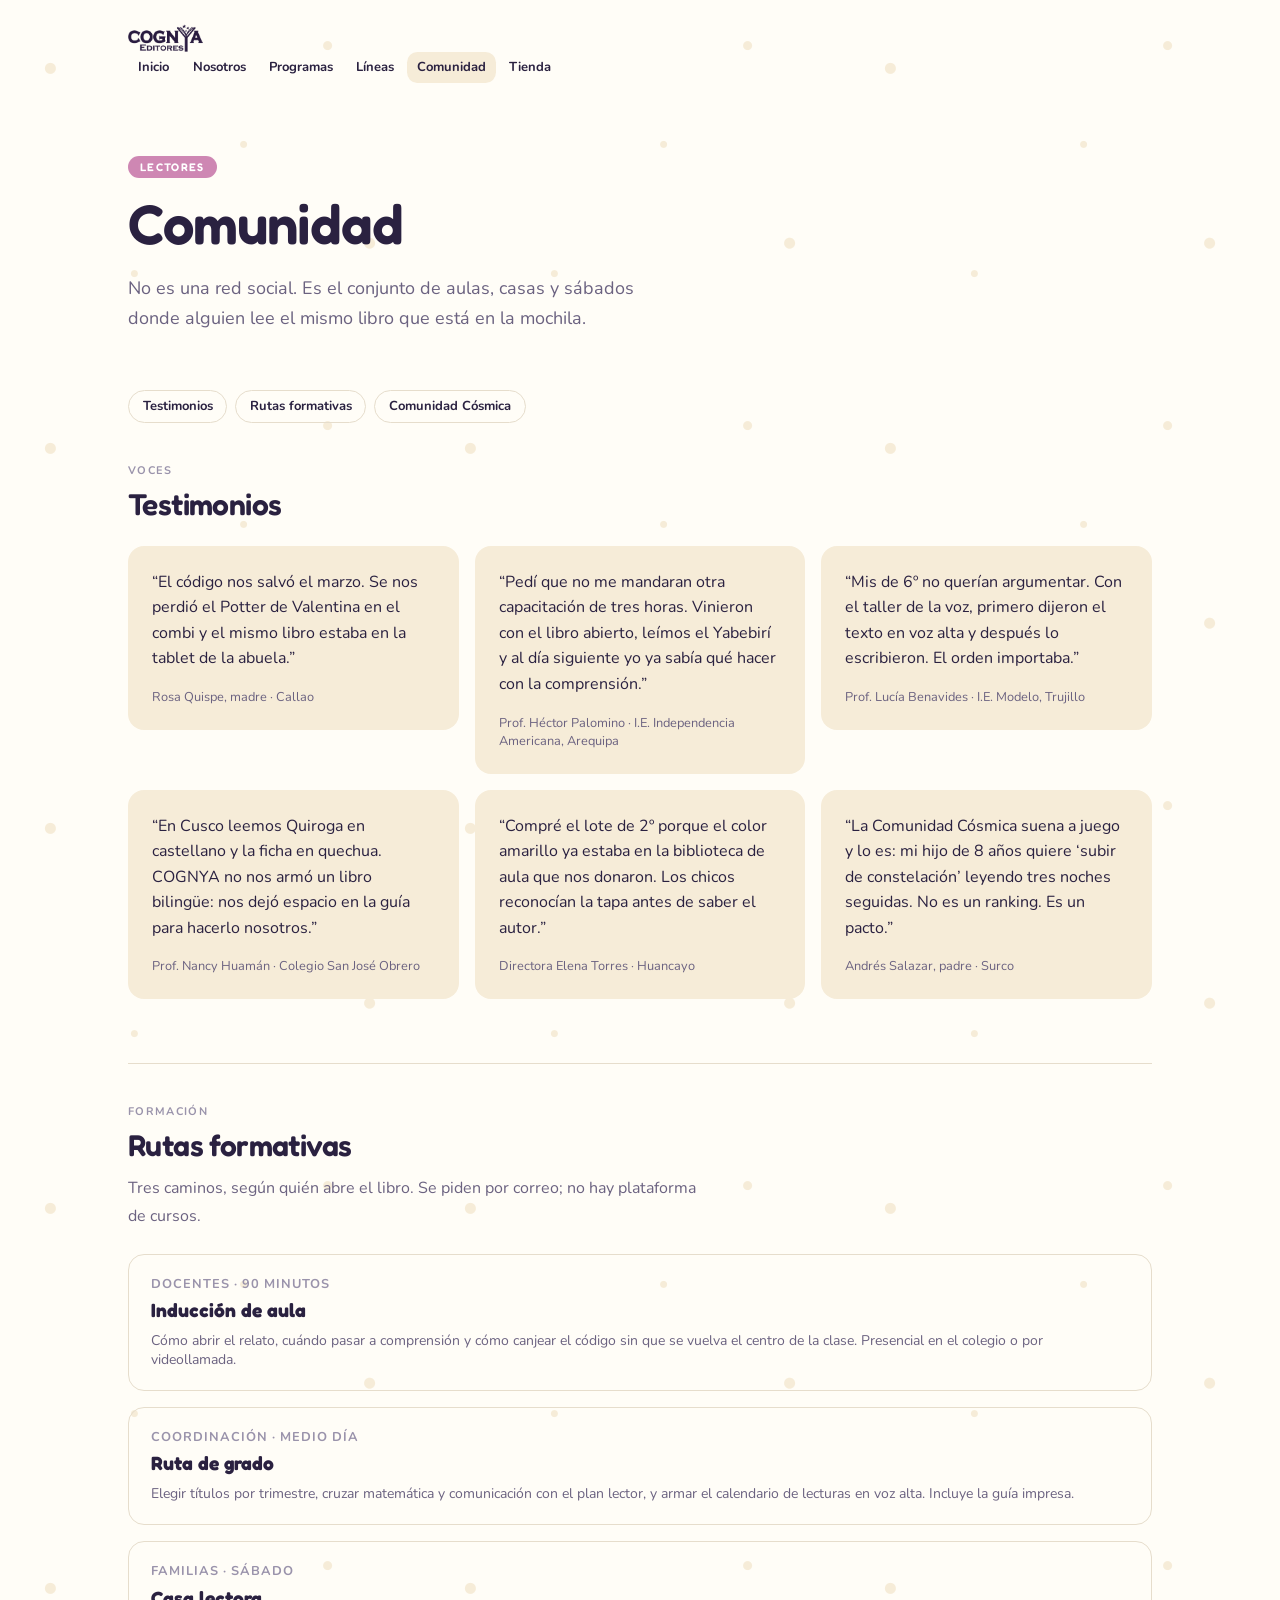
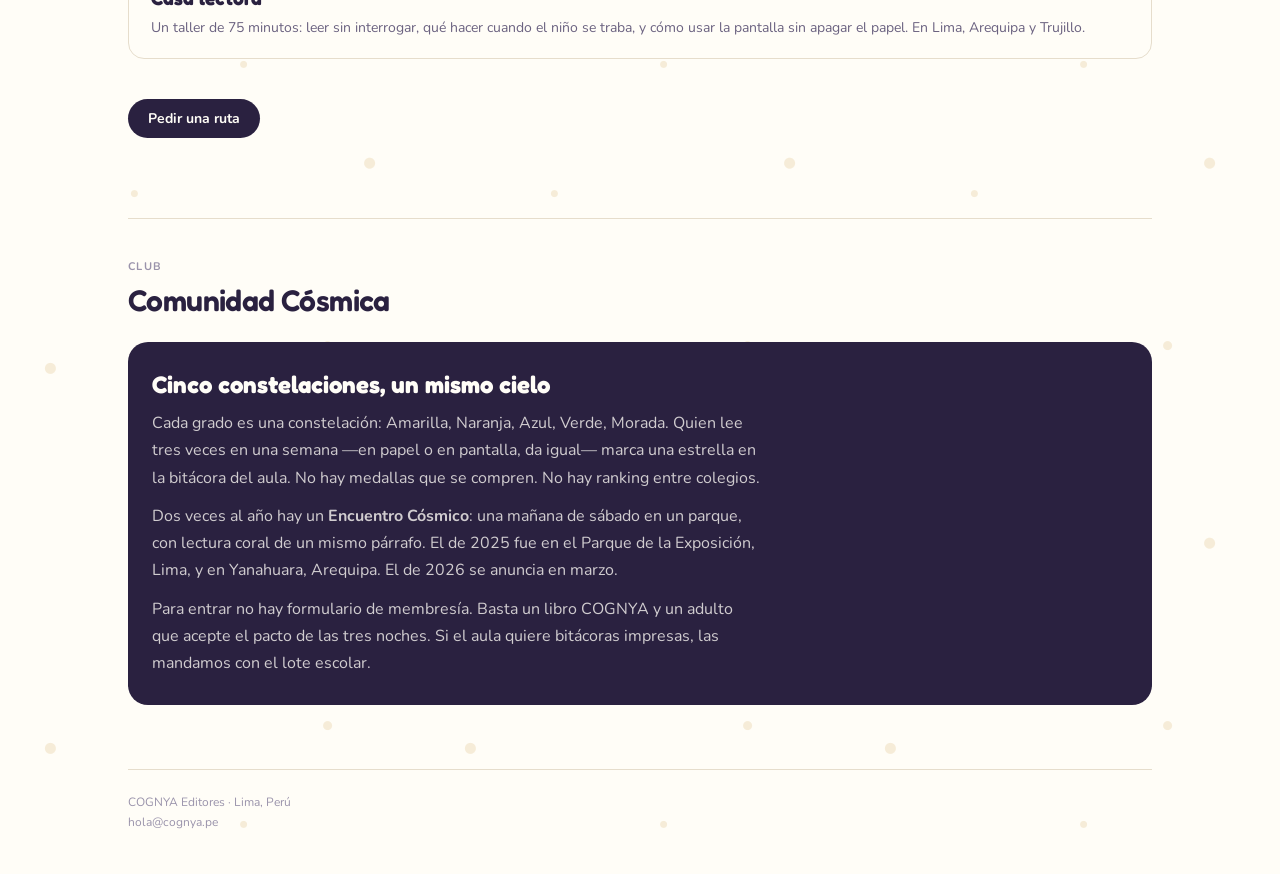
==== comunidad.html @ fd816efd "Add editorial sections with working navigation and a filterable catalog. The landing now has Nosotro" ====
<!DOCTYPE html>
<html lang="es">
  <head>
    <meta charset="utf-8" />
    <meta name="viewport" content="width=device-width, initial-scale=1" />
    <title>Comunidad · COGNYA Editores</title>
    <meta name="description" content="Testimonios, rutas formativas y la Comunidad Cósmica de lectores COGNYA." />
    <link rel="preconnect" href="https://fonts.googleapis.com" />
    <link rel="preconnect" href="https://fonts.gstatic.com" crossorigin />
    <link href="https://fonts.googleapis.com/css2?family=Fredoka:wght@400;500;600;700&family=Nunito:wght@400;600;700&display=swap" rel="stylesheet" />
    <link rel="stylesheet" href="./styles.css" />
  </head>
  <body>
    <main class="estrellas">
      <div class="wrap">
        <header class="top">
          <a class="marca" href="./">
            <img src="./marca/cognya.png" alt="COGNYA Editores" width="1755" height="655" />
          </a>
          <button class="nav-toggle" type="button" data-nav-toggle aria-expanded="false" aria-controls="menu">Menú</button>
        </header>
        <nav>
          <ul class="nav-list" id="menu" data-nav>
            <li><a href="./">Inicio</a></li>
            <li><a href="./nosotros.html">Nosotros</a></li>
            <li><a href="./programas.html">Programas</a></li>
            <li><a href="./lineas.html">Líneas</a></li>
            <li><a href="./comunidad.html" aria-current="page">Comunidad</a></li>
            <li><a href="./tienda.html">Tienda</a></li>
          </ul>
        </nav>

        <section class="hero">
          <span class="cinta">Lectores</span>
          <h1>Comunidad</h1>
          <p class="lead">
            No es una red social. Es el conjunto de aulas, casas y sábados
            donde alguien lee el mismo libro que está en la mochila.
          </p>
        </section>

        <nav class="subnav" aria-label="Dentro de Comunidad">
          <a href="#testimonios">Testimonios</a>
          <a href="#rutas">Rutas formativas</a>
          <a href="#cosmica">Comunidad Cósmica</a>
        </nav>

        <article class="ancla" id="testimonios">
          <p class="eyebrow">Voces</p>
          <h2>Testimonios</h2>
          <ul class="citas">
            <li>
              <blockquote class="cita">
                <p>“El código nos salvó el marzo. Se nos perdió el Potter de Valentina en el combi y el mismo libro estaba en la tablet de la abuela.”</p>
                <footer>Rosa Quispe, madre · Callao</footer>
              </blockquote>
            </li>
            <li>
              <blockquote class="cita">
                <p>“Pedí que no me mandaran otra capacitación de tres horas. Vinieron con el libro abierto, leímos el Yabebirí y al día siguiente yo ya sabía qué hacer con la comprensión.”</p>
                <footer>Prof. Héctor Palomino · I.E. Independencia Americana, Arequipa</footer>
              </blockquote>
            </li>
            <li>
              <blockquote class="cita">
                <p>“Mis de 6º no querían argumentar. Con el taller de la voz, primero dijeron el texto en voz alta y después lo escribieron. El orden importaba.”</p>
                <footer>Prof. Lucía Benavides · I.E. Modelo, Trujillo</footer>
              </blockquote>
            </li>
            <li>
              <blockquote class="cita">
                <p>“En Cusco leemos Quiroga en castellano y la ficha en quechua. COGNYA no nos armó un libro bilingüe: nos dejó espacio en la guía para hacerlo nosotros.”</p>
                <footer>Prof. Nancy Huamán · Colegio San José Obrero</footer>
              </blockquote>
            </li>
            <li>
              <blockquote class="cita">
                <p>“Compré el lote de 2º porque el color amarillo ya estaba en la biblioteca de aula que nos donaron. Los chicos reconocían la tapa antes de saber el autor.”</p>
                <footer>Directora Elena Torres · Huancayo</footer>
              </blockquote>
            </li>
            <li>
              <blockquote class="cita">
                <p>“La Comunidad Cósmica suena a juego y lo es: mi hijo de 8 años quiere ‘subir de constelación’ leyendo tres noches seguidas. No es un ranking. Es un pacto.”</p>
                <footer>Andrés Salazar, padre · Surco</footer>
              </blockquote>
            </li>
          </ul>
        </article>

        <article class="ancla seccion" id="rutas">
          <p class="eyebrow">Formación</p>
          <h2>Rutas formativas</h2>
          <p class="lead-corto">Tres caminos, según quién abre el libro. Se piden por correo; no hay plataforma de cursos.</p>
          <div class="rutas">
            <div class="ruta">
              <span>Docentes · 90 minutos</span>
              <strong>Inducción de aula</strong>
              <p class="relato">Cómo abrir el relato, cuándo pasar a comprensión y cómo canjear el código sin que se vuelva el centro de la clase. Presencial en el colegio o por videollamada.</p>
            </div>
            <div class="ruta">
              <span>Coordinación · medio día</span>
              <strong>Ruta de grado</strong>
              <p class="relato">Elegir títulos por trimestre, cruzar matemática y comunicación con el plan lector, y armar el calendario de lecturas en voz alta. Incluye la guía impresa.</p>
            </div>
            <div class="ruta">
              <span>Familias · sábado</span>
              <strong>Casa lectora</strong>
              <p class="relato">Un taller de 75 minutos: leer sin interrogar, qué hacer cuando el niño se traba, y cómo usar la pantalla sin apagar el papel. En Lima, Arequipa y Trujillo.</p>
            </div>
          </div>
          <p><a class="boton tinta" href="mailto:hola@cognya.pe?subject=Ruta%20formativa">Pedir una ruta</a></p>
        </article>

        <article class="ancla seccion" id="cosmica">
          <p class="eyebrow">Club</p>
          <h2>Comunidad Cósmica</h2>
          <div class="cosmica">
            <h3>Cinco constelaciones, un mismo cielo</h3>
            <p>
              Cada grado es una constelación: Amarilla, Naranja, Azul, Verde,
              Morada. Quien lee tres veces en una semana —en papel o en
              pantalla, da igual— marca una estrella en la bitácora del aula.
              No hay medallas que se compren. No hay ranking entre colegios.
            </p>
            <p>
              Dos veces al año hay un <strong>Encuentro Cósmico</strong>: una
              mañana de sábado en un parque, con lectura coral de un mismo
              párrafo. El de 2025 fue en el Parque de la Exposición, Lima, y
              en Yanahuara, Arequipa. El de 2026 se anuncia en marzo.
            </p>
            <p>
              Para entrar no hay formulario de membresía. Basta un libro COGNYA
              y un adulto que acepte el pacto de las tres noches. Si el aula
              quiere bitácoras impresas, las mandamos con el lote escolar.
            </p>
          </div>
        </article>

        <footer>
          <p>COGNYA Editores · Lima, Perú</p>
          <p>hola@cognya.pe</p>
        </footer>
      </div>
    </main>
    <script src="./site.js"></script>
  </body>
</html>
---- styles.css ----
:root {
  --paper: #fffdf7;
  --paper-3: #f6ecd8;
  --ink: #2a2140;
  --ink-soft: #6b6280;
  --ink-faint: #9a93ab;
  --rule: #e6ddcc;
  --rosa: #ce87b3;
  --amarilla: #feca16;
  --naranja: #f08622;
  --azul: #004590;
  --verde: #4e9d41;
  --morada: #67428f;
  --display: "Fredoka", ui-rounded, "Trebuchet MS", sans-serif;
  --body: "Nunito", ui-sans-serif, system-ui, sans-serif;
}

* {
  box-sizing: border-box;
}

html {
  -webkit-text-size-adjust: 100%;
  scroll-behavior: smooth;
}

body {
  margin: 0;
  background: var(--paper);
  color: var(--ink);
  font-family: var(--body);
  -webkit-font-smoothing: antialiased;
}

:focus-visible {
  outline: 2px solid var(--rosa);
  outline-offset: 3px;
}

a {
  color: inherit;
}

.estrellas {
  min-height: 100dvh;
  background-color: var(--paper);
  background-image:
    radial-gradient(circle at 12% 18%, var(--paper-3) 0 5px, transparent 6px),
    radial-gradient(circle at 78% 12%, var(--paper-3) 0 4px, transparent 5px),
    radial-gradient(circle at 32% 72%, var(--paper-3) 0 3px, transparent 4px),
    radial-gradient(circle at 88% 64%, var(--paper-3) 0 5px, transparent 6px),
    radial-gradient(circle at 58% 38%, var(--paper-3) 0 3px, transparent 4px);
  background-size: 420px 380px;
}

.wrap {
  max-width: 68rem;
  margin: 0 auto;
  padding: 1.25rem 1.25rem 1.75rem;
  display: flex;
  flex-direction: column;
  min-height: 100dvh;
}

@media (min-width: 768px) {
  .wrap {
    padding: 1.5rem 2rem 1.75rem;
  }
}

.top {
  display: flex;
  align-items: center;
  justify-content: space-between;
  gap: 1rem;
}

.marca img {
  height: 1.75rem;
  width: auto;
  display: block;
}

.nav-toggle {
  display: inline-flex;
  align-items: center;
  justify-content: center;
  border: 1px solid var(--rule);
  background: var(--paper);
  color: var(--ink);
  border-radius: 999px;
  padding: 0.4rem 0.85rem;
  font-family: var(--body);
  font-size: 0.8125rem;
  font-weight: 700;
  cursor: pointer;
}

.nav-list {
  display: none;
  list-style: none;
  margin: 0.85rem 0 0;
  padding: 0.75rem;
  border: 1px solid var(--rule);
  border-radius: 1rem;
  background: var(--paper);
  gap: 0.15rem;
}

.nav-list.is-open {
  display: grid;
}

.nav-list a {
  display: block;
  text-decoration: none;
  padding: 0.55rem 0.7rem;
  border-radius: 0.65rem;
  font-size: 0.9375rem;
  font-weight: 700;
}

.nav-list a:hover,
.nav-list a[aria-current="page"] {
  background: var(--paper-3);
}

@media (min-width: 900px) {
  .nav-toggle {
    display: none;
  }

  .nav-list {
    display: flex;
    margin: 0;
    padding: 0;
    border: 0;
    background: transparent;
    gap: 0.15rem;
  }

  .nav-list a {
    font-size: 0.8125rem;
    padding: 0.4rem 0.65rem;
  }
}

.cinta {
  display: inline-block;
  border-radius: 999px;
  background: var(--rosa);
  color: #fff;
  padding: 0.25rem 0.75rem;
  font-family: var(--display);
  font-size: 0.6875rem;
  font-weight: 600;
  letter-spacing: 0.12em;
  text-transform: uppercase;
}

h1 {
  margin: 1rem 0 0;
  max-width: 38rem;
  font-family: var(--display);
  font-size: clamp(2.25rem, 5.5vw, 3.5rem);
  font-weight: 600;
  line-height: 1.05;
  letter-spacing: -0.02em;
}

.lead {
  margin: 1.25rem 0 0;
  max-width: 34rem;
  font-size: 1.125rem;
  line-height: 1.7;
  color: var(--ink-soft);
}

.hero {
  padding: 3rem 0 2.5rem;
}

@media (min-width: 768px) {
  .hero {
    padding: 4.5rem 0 3.5rem;
  }
}

.series {
  display: flex;
  gap: 0.375rem;
}

.series > div {
  flex: 1;
  min-width: 0;
}

.banda {
  height: 3.5rem;
  border-radius: 0.375rem;
}

@media (min-width: 768px) {
  .banda {
    height: 5rem;
  }
}

.label {
  margin: 0.5rem 0 0;
  font-size: 0.6875rem;
  font-weight: 700;
  letter-spacing: 0.1em;
  text-transform: uppercase;
  color: var(--ink-faint);
}

.eyebrow {
  margin: 0;
  font-size: 0.6875rem;
  font-weight: 700;
  letter-spacing: 0.12em;
  text-transform: uppercase;
  color: var(--ink-faint);
}

.pasos {
  display: grid;
  gap: 2rem;
  border-top: 1px solid var(--rule);
  margin-top: 3rem;
  padding-top: 3rem;
}

@media (min-width: 768px) {
  .pasos {
    grid-template-columns: repeat(3, 1fr);
    gap: 2.5rem;
  }
}

.paso {
  border-left: 4px solid;
  padding-left: 1rem;
}

.paso h2,
.bloque h2,
.caminos h2,
.seccion h2,
article h2 {
  margin: 0;
  font-family: var(--display);
  font-weight: 600;
  letter-spacing: -0.02em;
}

.paso h2 {
  font-size: 1.25rem;
}

.paso p {
  margin: 0.5rem 0 0;
  line-height: 1.7;
  color: var(--ink-soft);
}

.bloque,
.caminos,
.seccion {
  margin-top: 4rem;
}

.bloque h2,
.caminos h2,
.seccion h2,
article h2 {
  margin-top: 0.5rem;
  font-size: 1.875rem;
}

.bloque > p,
.seccion > .lead-corto {
  margin: 0.75rem 0 0;
  max-width: 36rem;
  line-height: 1.7;
  color: var(--ink-soft);
}

.libros {
  list-style: none;
  margin: 2rem 0 0;
  padding: 0;
  display: grid;
  grid-template-columns: 1fr 1fr;
  gap: 1.25rem;
}

@media (min-width: 768px) {
  .libros {
    grid-template-columns: repeat(4, 1fr);
    gap: 1.5rem;
  }
}

.portada {
  position: relative;
  aspect-ratio: 3 / 4;
  overflow: hidden;
  border-radius: 0.75rem;
  box-shadow: 0 10px 28px -14px rgba(42, 33, 64, 0.55);
}

.portada img {
  width: 100%;
  height: 100%;
  object-fit: cover;
  display: block;
}

.portada-dibujo {
  display: flex;
  flex-direction: column;
  justify-content: flex-end;
  padding: 1rem;
  color: #fff;
  min-height: 100%;
}

.portada-dibujo strong {
  font-family: var(--display);
  font-size: 1.15rem;
  line-height: 1.15;
}

.portada-dibujo span {
  margin-top: 0.35rem;
  font-size: 0.75rem;
  opacity: 0.9;
}

.lomo {
  position: absolute;
  inset: 0 auto 0 0;
  width: 0.5rem;
}

.meta {
  margin: 0.75rem 0 0;
  font-size: 0.6875rem;
  font-weight: 700;
  letter-spacing: 0.12em;
  text-transform: uppercase;
}

.titulo {
  margin: 0.125rem 0 0;
  font-family: var(--display);
  font-size: 1.125rem;
  font-weight: 600;
  line-height: 1.2;
}

.relato {
  margin: 0.25rem 0 0;
  font-size: 0.875rem;
  line-height: 1.35;
  color: var(--ink-soft);
}

.tarjetas {
  list-style: none;
  margin: 2rem 0 0;
  padding: 0;
  display: grid;
  gap: 1rem;
}

@media (min-width: 768px) {
  .tarjetas {
    grid-template-columns: repeat(3, 1fr);
  }

  .tarjetas.cinco {
    grid-template-columns: repeat(6, 1fr);
  }

  .tarjetas.cinco > li {
    grid-column: span 2;
  }

  .tarjetas.cinco > li:nth-child(4),
  .tarjetas.cinco > li:nth-child(5) {
    grid-column: span 3;
  }
}

.tarjetas.dos {
  grid-template-columns: 1fr;
}

@media (min-width: 768px) {
  .tarjetas.dos {
    grid-template-columns: 1fr 1fr;
  }
}

.tarjeta {
  display: flex;
  flex-direction: column;
  border-radius: 1rem;
  padding: 1.75rem 1.5rem;
  border: 1px solid var(--rule);
  background: var(--paper);
  text-decoration: none;
}

.tarjeta.principal {
  background: var(--ink);
  color: var(--paper);
  border-color: transparent;
}

.tarjeta h3 {
  margin: 0;
  font-family: var(--display);
  font-size: 1.25rem;
  font-weight: 600;
}

.tarjeta p {
  margin: 0.5rem 0 0;
  font-size: 0.875rem;
  line-height: 1.6;
  flex: 1;
}

.tarjeta.principal p {
  color: rgba(255, 253, 247, 0.75);
}

.tarjeta:not(.principal) p {
  color: var(--ink-soft);
}

.boton {
  display: inline-block;
  align-self: flex-start;
  margin-top: 1.5rem;
  border-radius: 999px;
  background: var(--paper);
  color: var(--ink);
  padding: 0.625rem 1.25rem;
  font-size: 0.875rem;
  font-weight: 700;
  text-decoration: none;
  border: 0;
  cursor: pointer;
  font-family: var(--body);
}

.boton.tinta {
  background: var(--ink);
  color: var(--paper);
}

.boton:hover {
  opacity: 0.9;
}

.correo {
  display: inline-block;
  margin-top: 1.5rem;
  font-size: 0.875rem;
  font-weight: 700;
  text-underline-offset: 4px;
}

.correo:hover {
  text-decoration: underline;
}

.dato {
  margin: 0.25rem 0 0;
  font-size: 0.6875rem;
  color: var(--ink-faint);
}

footer {
  margin-top: 4rem;
  border-top: 1px solid var(--rule);
  padding: 1.5rem 0 1rem;
  font-size: 0.75rem;
  color: var(--ink-faint);
}

footer p {
  margin: 0;
}

footer p + p {
  margin-top: 0.25rem;
}

footer .nota {
  margin-top: 0.75rem;
}

.subnav {
  display: flex;
  flex-wrap: wrap;
  gap: 0.5rem;
  margin: 0 0 2.5rem;
}

.subnav a {
  text-decoration: none;
  border: 1px solid var(--rule);
  border-radius: 999px;
  padding: 0.4rem 0.85rem;
  font-size: 0.8125rem;
  font-weight: 700;
}

.subnav a:hover {
  background: var(--paper-3);
}

.ancla {
  scroll-margin-top: 1.25rem;
  padding-top: 2.5rem;
  border-top: 1px solid var(--rule);
}

.ancla:first-of-type {
  border-top: 0;
  padding-top: 0;
}

.prosa {
  max-width: 40rem;
  line-height: 1.75;
  color: var(--ink-soft);
}

.prosa p {
  margin: 0.9rem 0 0;
}

.prosa p:first-child {
  margin-top: 0.85rem;
}

.escuelas {
  list-style: none;
  margin: 1.5rem 0 0;
  padding: 0;
  display: grid;
  gap: 1rem;
}

@media (min-width: 768px) {
  .escuelas {
    grid-template-columns: 1fr 1fr;
  }
}

.escuela {
  border: 1px solid var(--rule);
  border-radius: 1rem;
  padding: 1.25rem 1.35rem;
  border-left: 6px solid var(--rosa);
}

.escuela h3 {
  margin: 0;
  font-family: var(--display);
  font-size: 1.15rem;
}

.escuela p {
  margin: 0.4rem 0 0;
  font-size: 0.9rem;
  line-height: 1.6;
  color: var(--ink-soft);
}

.citas {
  list-style: none;
  margin: 1.5rem 0 0;
  padding: 0;
  display: grid;
  gap: 1rem;
}

@media (min-width: 900px) {
  .citas {
    grid-template-columns: repeat(3, 1fr);
  }
}

.cita {
  margin: 0;
  border-radius: 1rem;
  background: var(--paper-3);
  padding: 1.5rem;
}

.cita p {
  margin: 0;
  font-size: 1rem;
  line-height: 1.6;
}

.cita footer {
  margin: 1rem 0 0;
  border: 0;
  padding: 0;
  font-size: 0.8rem;
  color: var(--ink-soft);
}

.rutas {
  display: grid;
  gap: 1rem;
  margin-top: 1.5rem;
}

.ruta {
  display: grid;
  gap: 0.35rem;
  padding: 1.25rem 1.35rem;
  border: 1px solid var(--rule);
  border-radius: 1rem;
}

.ruta strong {
  font-family: var(--display);
  font-size: 1.2rem;
}

.ruta span {
  font-size: 0.8rem;
  font-weight: 700;
  letter-spacing: 0.08em;
  text-transform: uppercase;
  color: var(--ink-faint);
}

.cosmica {
  margin-top: 1.5rem;
  border-radius: 1.25rem;
  background: var(--ink);
  color: var(--paper);
  padding: 1.75rem 1.5rem;
}

.cosmica h3 {
  margin: 0;
  font-family: var(--display);
  font-size: 1.5rem;
}

.cosmica p {
  margin: 0.7rem 0 0;
  max-width: 38rem;
  line-height: 1.7;
  color: rgba(255, 253, 247, 0.78);
}

.filtros {
  display: flex;
  flex-wrap: wrap;
  gap: 0.5rem;
  margin: 1.5rem 0 0;
}

.filtro {
  border: 1px solid var(--rule);
  background: var(--paper);
  border-radius: 999px;
  padding: 0.45rem 0.9rem;
  font-family: var(--body);
  font-size: 0.8125rem;
  font-weight: 700;
  cursor: pointer;
  color: var(--ink);
}

.filtro[aria-pressed="true"] {
  background: var(--ink);
  color: var(--paper);
  border-color: var(--ink);
}

.precio {
  margin: 0.45rem 0 0;
  font-weight: 800;
}

.libro-card {
  display: flex;
  flex-direction: column;
}

.libro-card.is-hidden {
  display: none;
}

.vacio {
  display: none;
  margin: 1.5rem 0 0;
  color: var(--ink-soft);
}

.vacio.is-on {
  display: block;
}

@media (prefers-reduced-motion: reduce) {
  html {
    scroll-behavior: auto;
  }
}
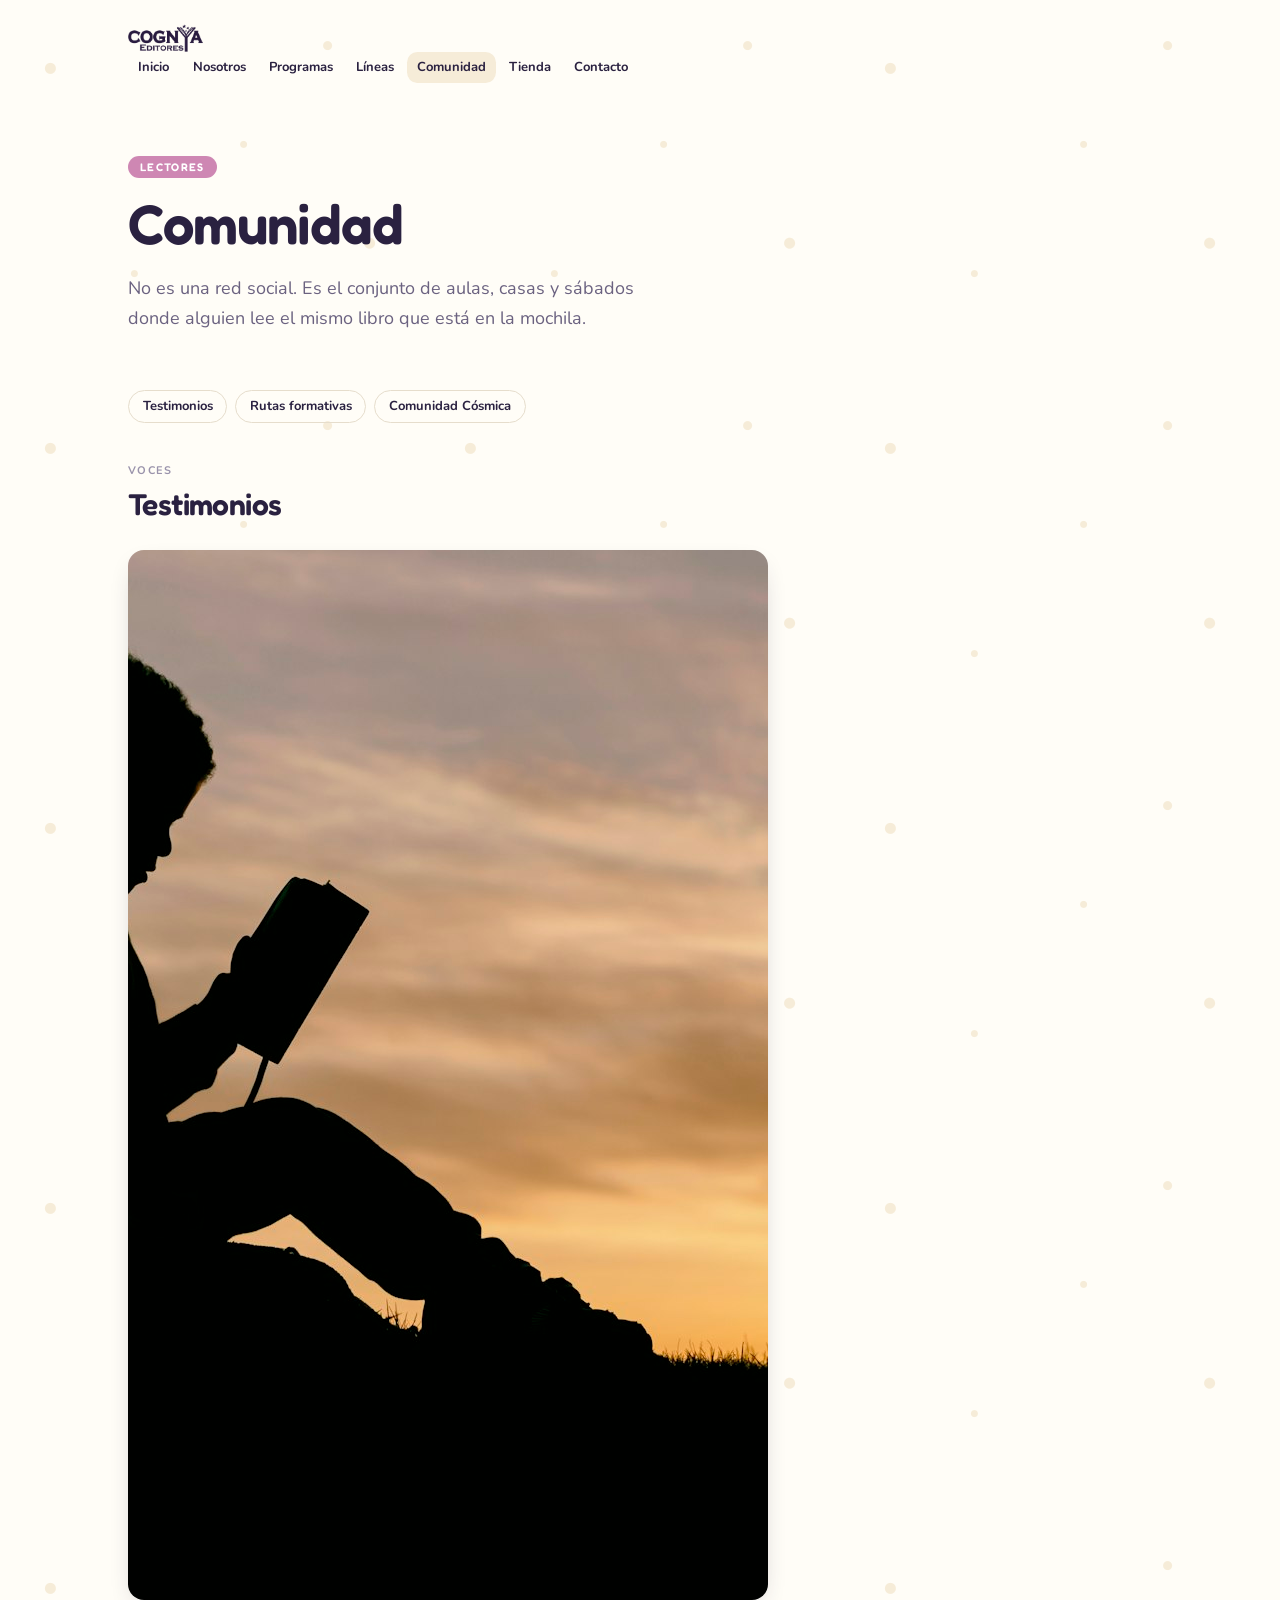
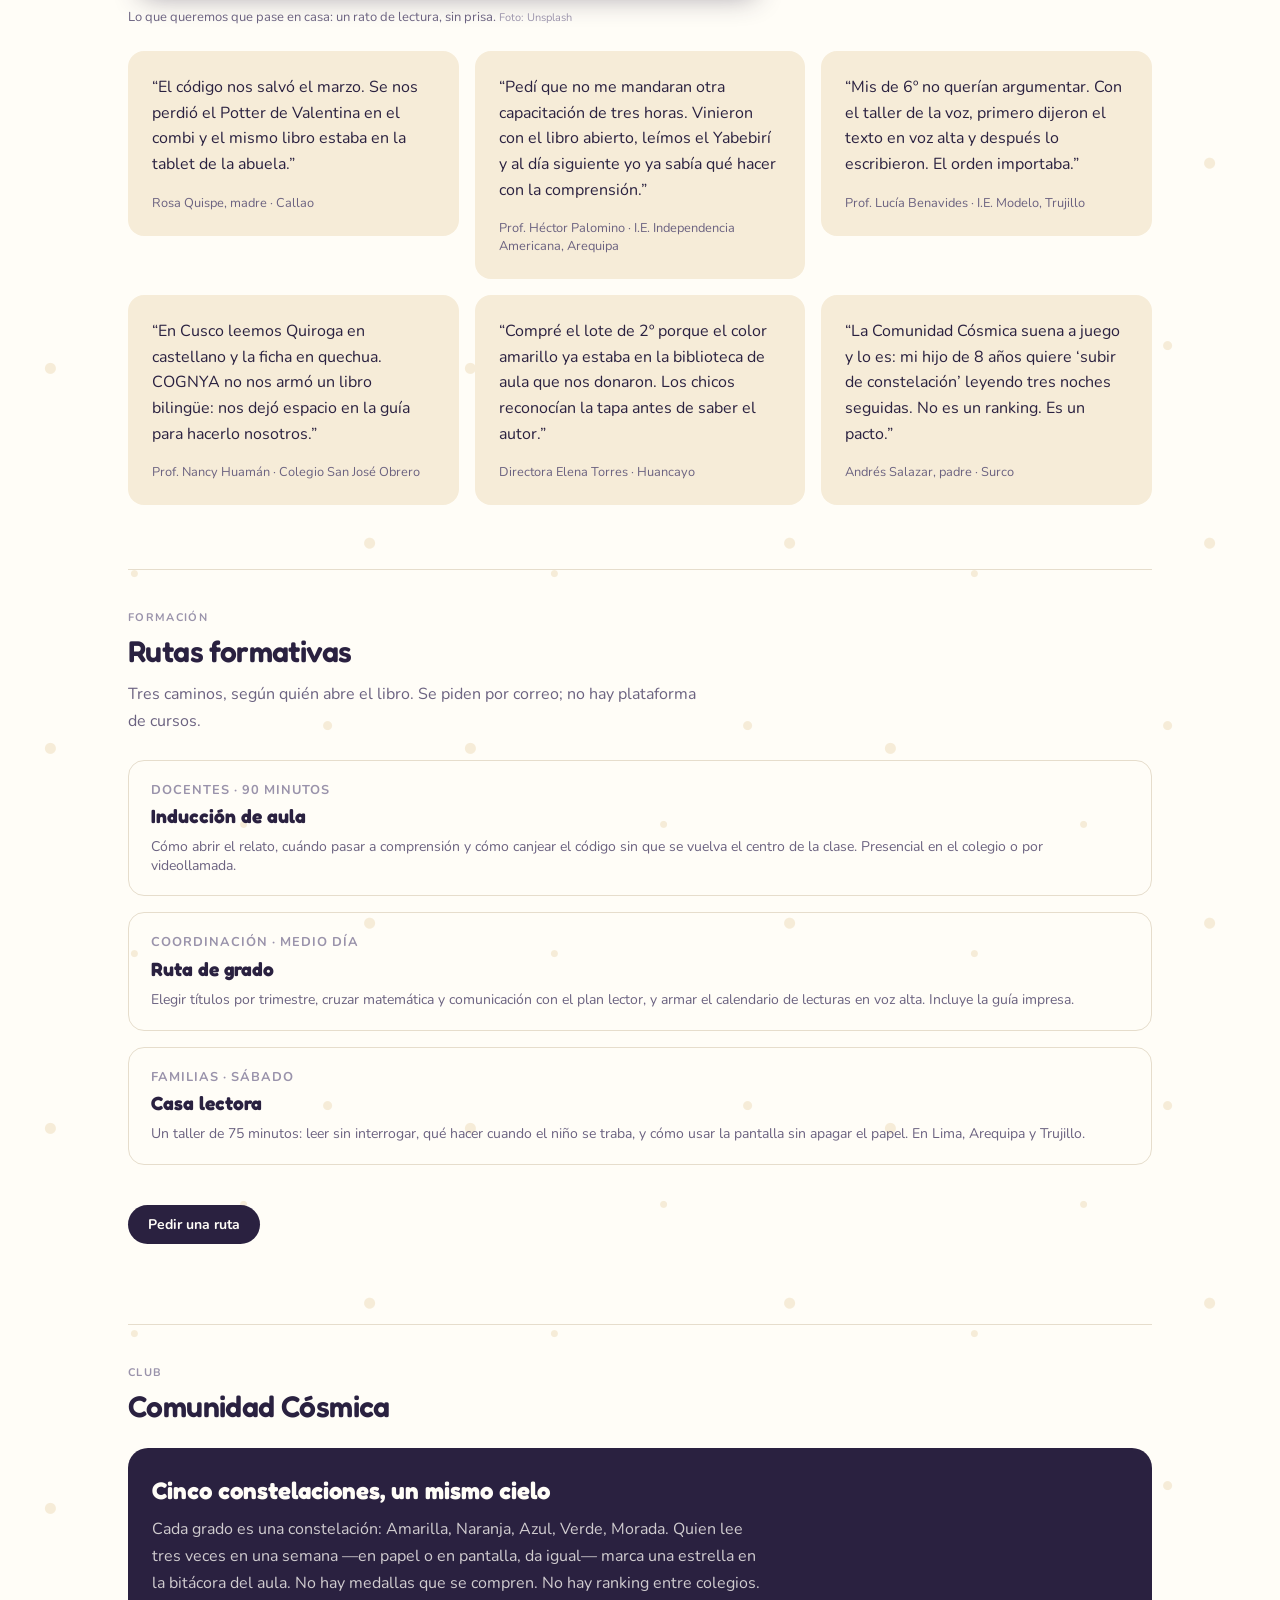
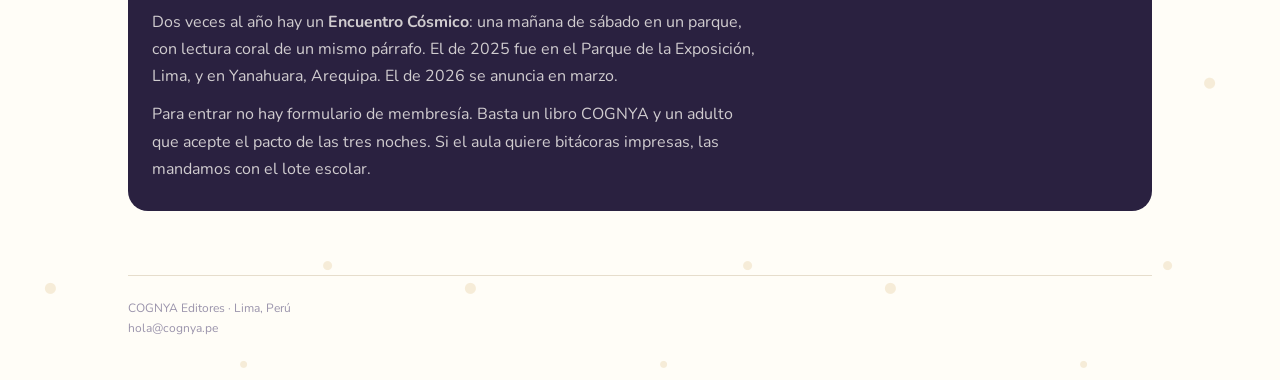
==== commit 51ddeff3: "Add a few editorial photos and a contact page that opens Google Forms. Photos stay in the flow like " ====
--- a/comunidad.html
+++ b/comunidad.html
@@ -27,6 +27,7 @@
             <li><a href="./lineas.html">Líneas</a></li>
             <li><a href="./comunidad.html" aria-current="page">Comunidad</a></li>
             <li><a href="./tienda.html">Tienda</a></li>
+            <li><a href="./contacto.html">Contacto</a></li>
           </ul>
         </nav>
 
@@ -48,6 +49,18 @@
         <article class="ancla" id="testimonios">
           <p class="eyebrow">Voces</p>
           <h2>Testimonios</h2>
+          <figure class="figura">
+            <img
+              src="./imagenes/lectura.jpg"
+              alt="Silueta de un niño leyendo al atardecer, recostado contra un árbol."
+              width="1400"
+              height="1050"
+            />
+            <figcaption>
+              Lo que queremos que pase en casa: un rato de lectura, sin prisa.
+              <span class="credito">Foto: Unsplash</span>
+            </figcaption>
+          </figure>
           <ul class="citas">
             <li>
               <blockquote class="cita">
--- a/styles.css
+++ b/styles.css
@@ -718,6 +718,36 @@
   display: block;
 }
 
+.figura {
+  margin: 1.75rem 0 0;
+  max-width: 40rem;
+}
+
+.figura img {
+  width: 100%;
+  aspect-ratio: 16 / 10;
+  object-fit: cover;
+  border-radius: 1rem;
+  display: block;
+  box-shadow: 0 10px 28px -14px rgba(42, 33, 64, 0.45);
+}
+
+.figura.alto img {
+  object-position: center 18%;
+}
+
+.figura figcaption {
+  margin: 0.55rem 0 0;
+  font-size: 0.8125rem;
+  line-height: 1.45;
+  color: var(--ink-soft);
+}
+
+.figura .credito {
+  color: var(--ink-faint);
+  font-size: 0.6875rem;
+}
+
 @media (prefers-reduced-motion: reduce) {
   html {
     scroll-behavior: auto;
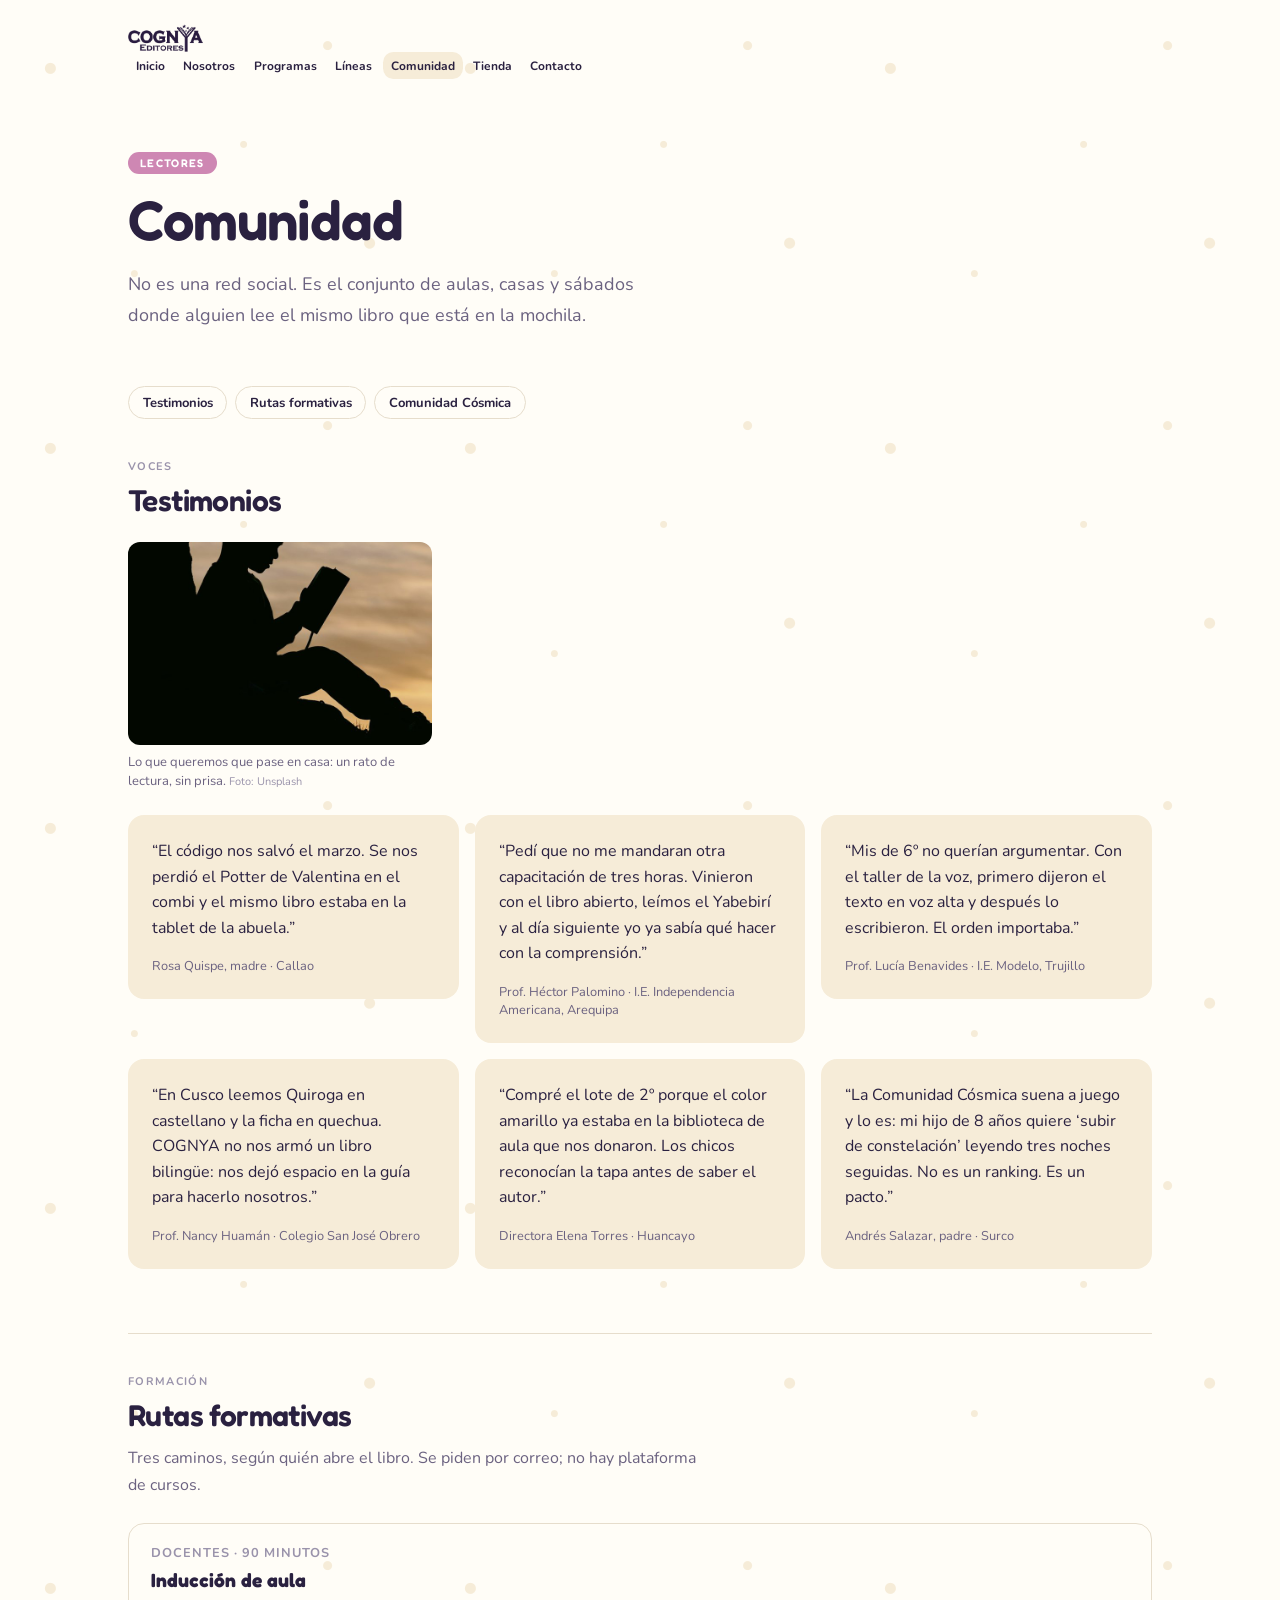
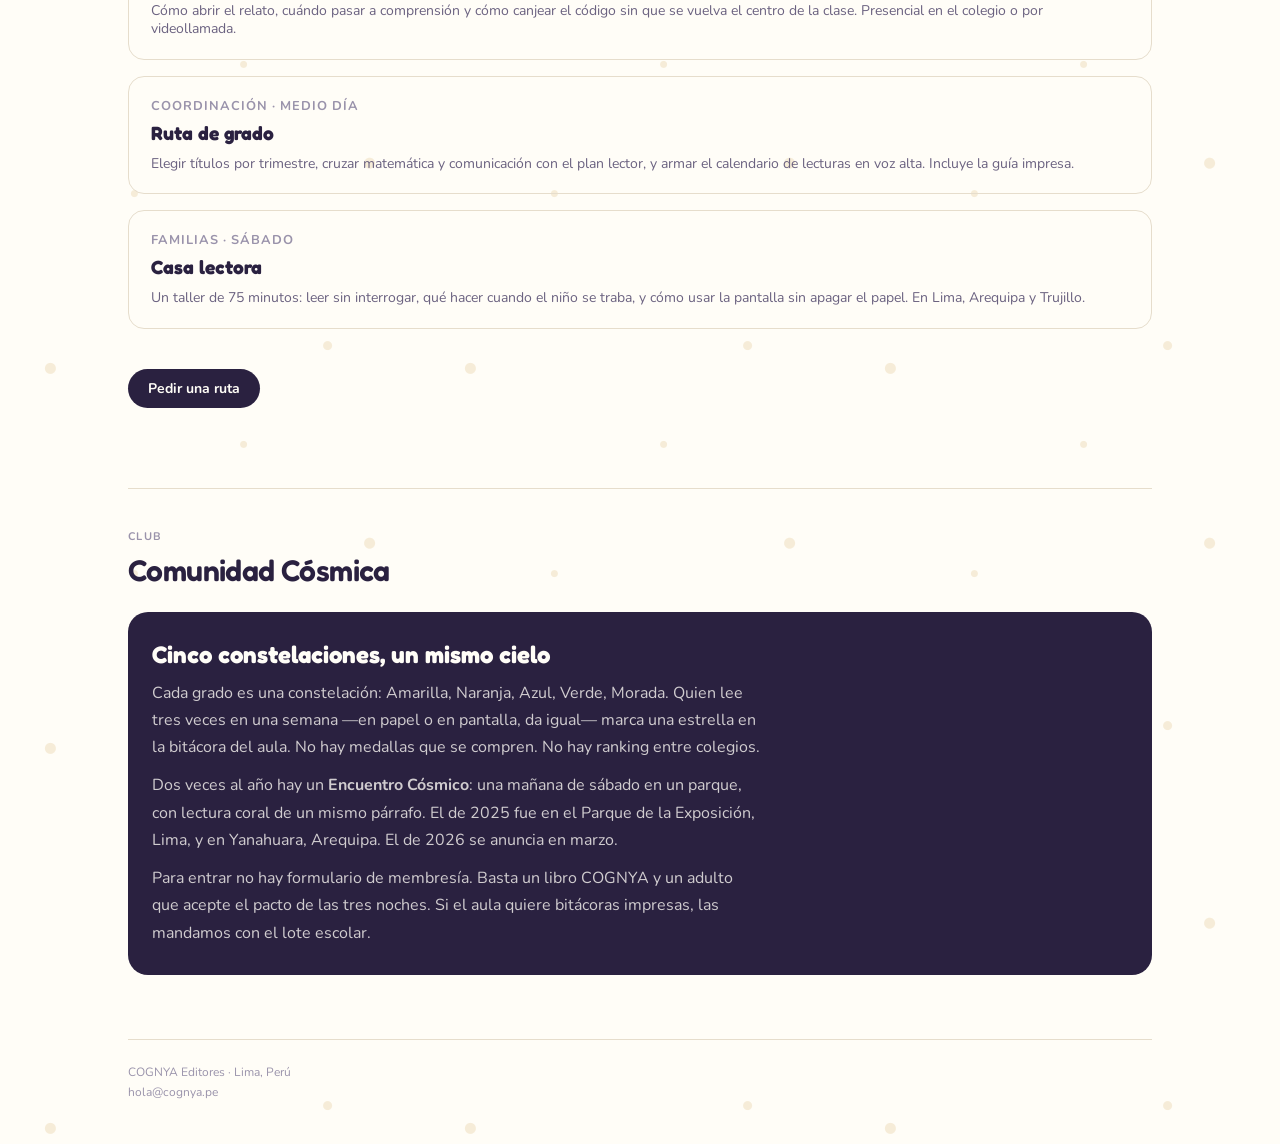
==== commit 31cb6483: "Shrink and recrop the three photos so they sit as small figures. Each image is now 720×480 and the l" ====
--- a/comunidad.html
+++ b/comunidad.html
@@ -53,8 +53,8 @@
             <img
               src="./imagenes/lectura.jpg"
               alt="Silueta de un niño leyendo al atardecer, recostado contra un árbol."
-              width="1400"
-              height="1050"
+              width="720"
+              height="480"
             />
             <figcaption>
               Lo que queremos que pase en casa: un rato de lectura, sin prisa.
--- a/styles.css
+++ b/styles.css
@@ -140,8 +140,8 @@
   }
 
   .nav-list a {
-    font-size: 0.8125rem;
-    padding: 0.4rem 0.65rem;
+    font-size: 0.75rem;
+    padding: 0.35rem 0.5rem;
   }
 }
 
@@ -719,21 +719,17 @@
 }
 
 .figura {
-  margin: 1.75rem 0 0;
-  max-width: 40rem;
+  margin: 1.5rem 0 0;
+  max-width: 19rem;
 }
 
 .figura img {
   width: 100%;
-  aspect-ratio: 16 / 10;
+  height: auto;
+  aspect-ratio: 3 / 2;
   object-fit: cover;
-  border-radius: 1rem;
+  border-radius: 0.75rem;
   display: block;
-  box-shadow: 0 10px 28px -14px rgba(42, 33, 64, 0.45);
-}
-
-.figura.alto img {
-  object-position: center 18%;
 }
 
 .figura figcaption {
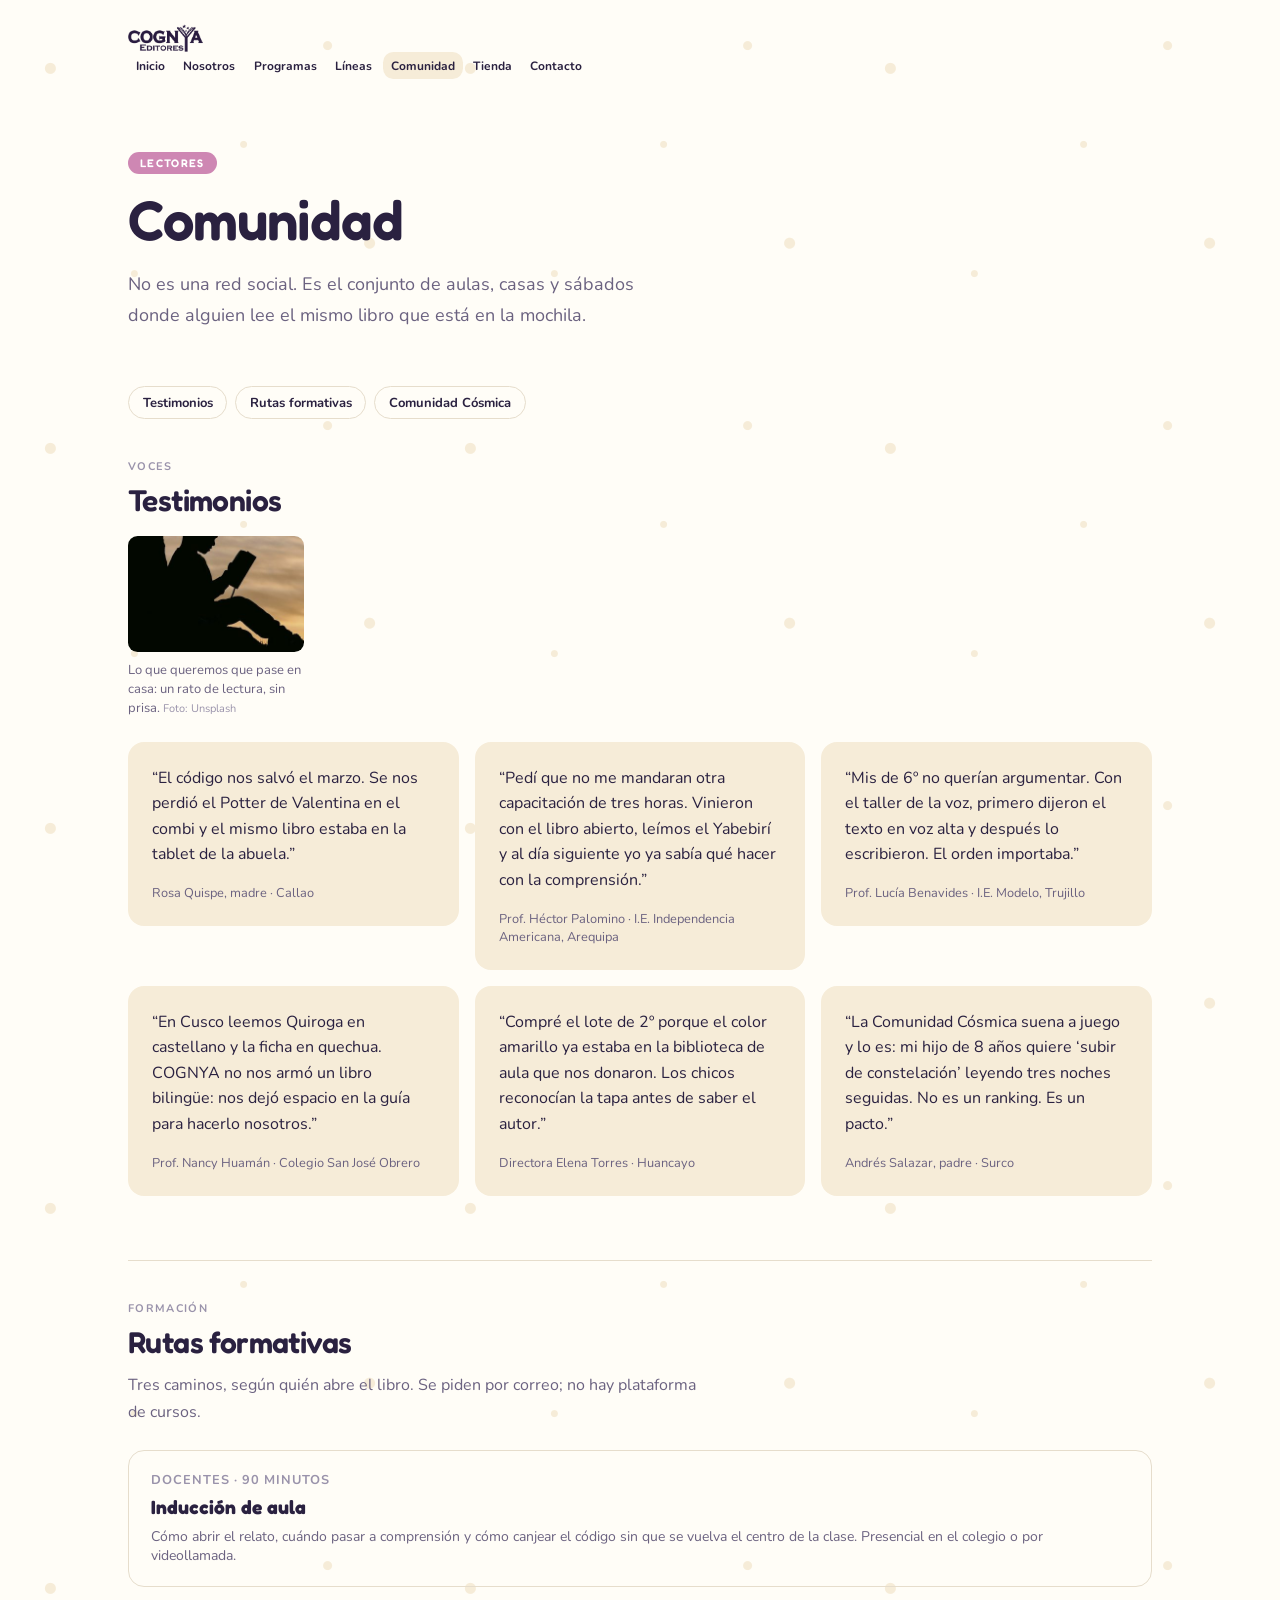
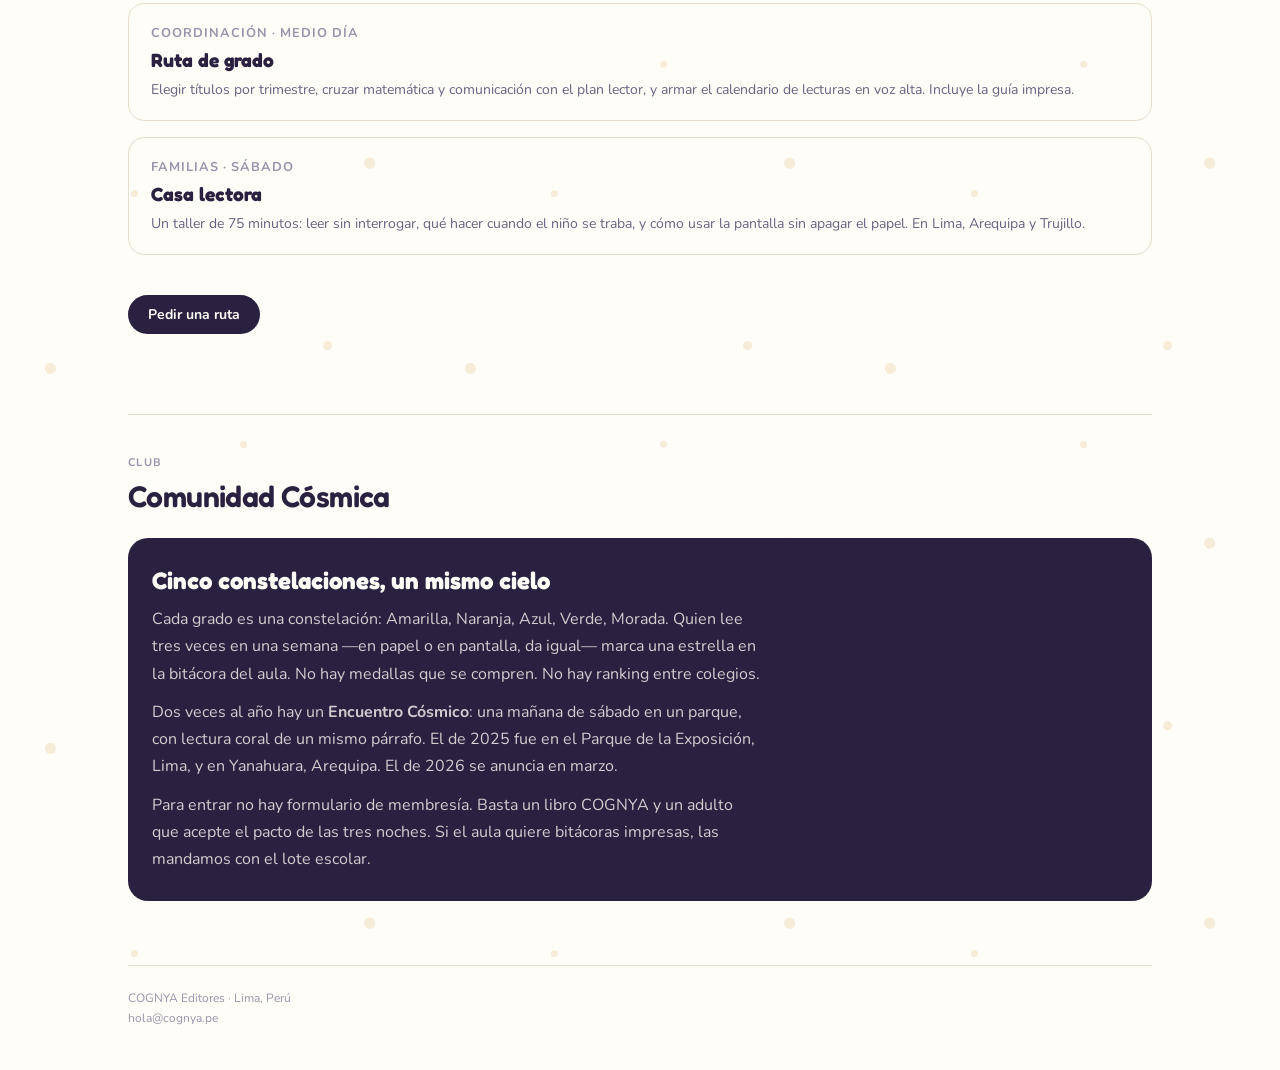
==== commit 63e9c373: "Drop the home photo, add small figures on Nosotros and Líneas, and cap image size. Figures are fixed" ====
--- a/comunidad.html
+++ b/comunidad.html
@@ -53,8 +53,8 @@
             <img
               src="./imagenes/lectura.jpg"
               alt="Silueta de un niño leyendo al atardecer, recostado contra un árbol."
-              width="720"
-              height="480"
+              width="360"
+              height="240"
             />
             <figcaption>
               Lo que queremos que pase en casa: un rato de lectura, sin prisa.
--- a/styles.css
+++ b/styles.css
@@ -719,16 +719,17 @@
 }
 
 .figura {
-  margin: 1.5rem 0 0;
-  max-width: 19rem;
+  margin: 1.15rem 0 0;
+  width: 11rem;
+  max-width: 42vw;
 }
 
 .figura img {
-  width: 100%;
-  height: auto;
-  aspect-ratio: 3 / 2;
+  width: 11rem;
+  max-width: 100%;
+  height: 7.25rem;
   object-fit: cover;
-  border-radius: 0.75rem;
+  border-radius: 0.6rem;
   display: block;
 }
 
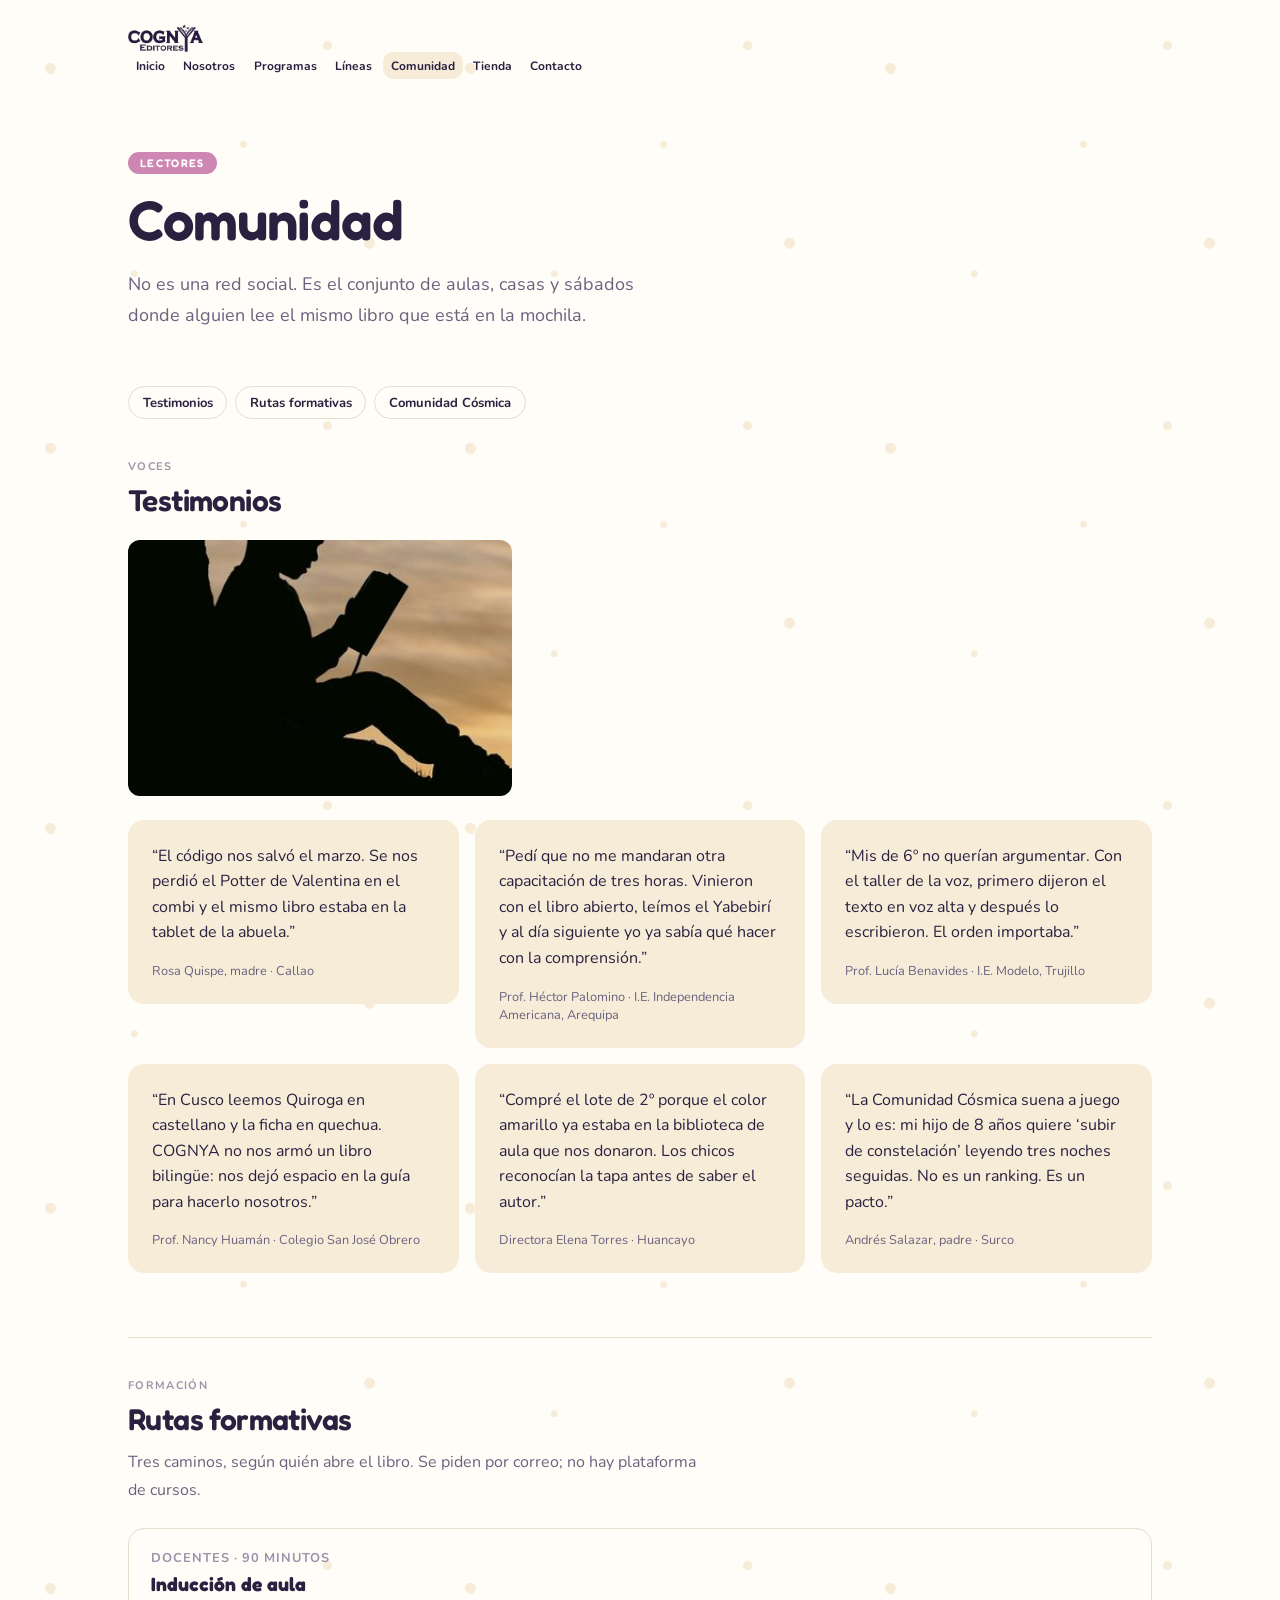
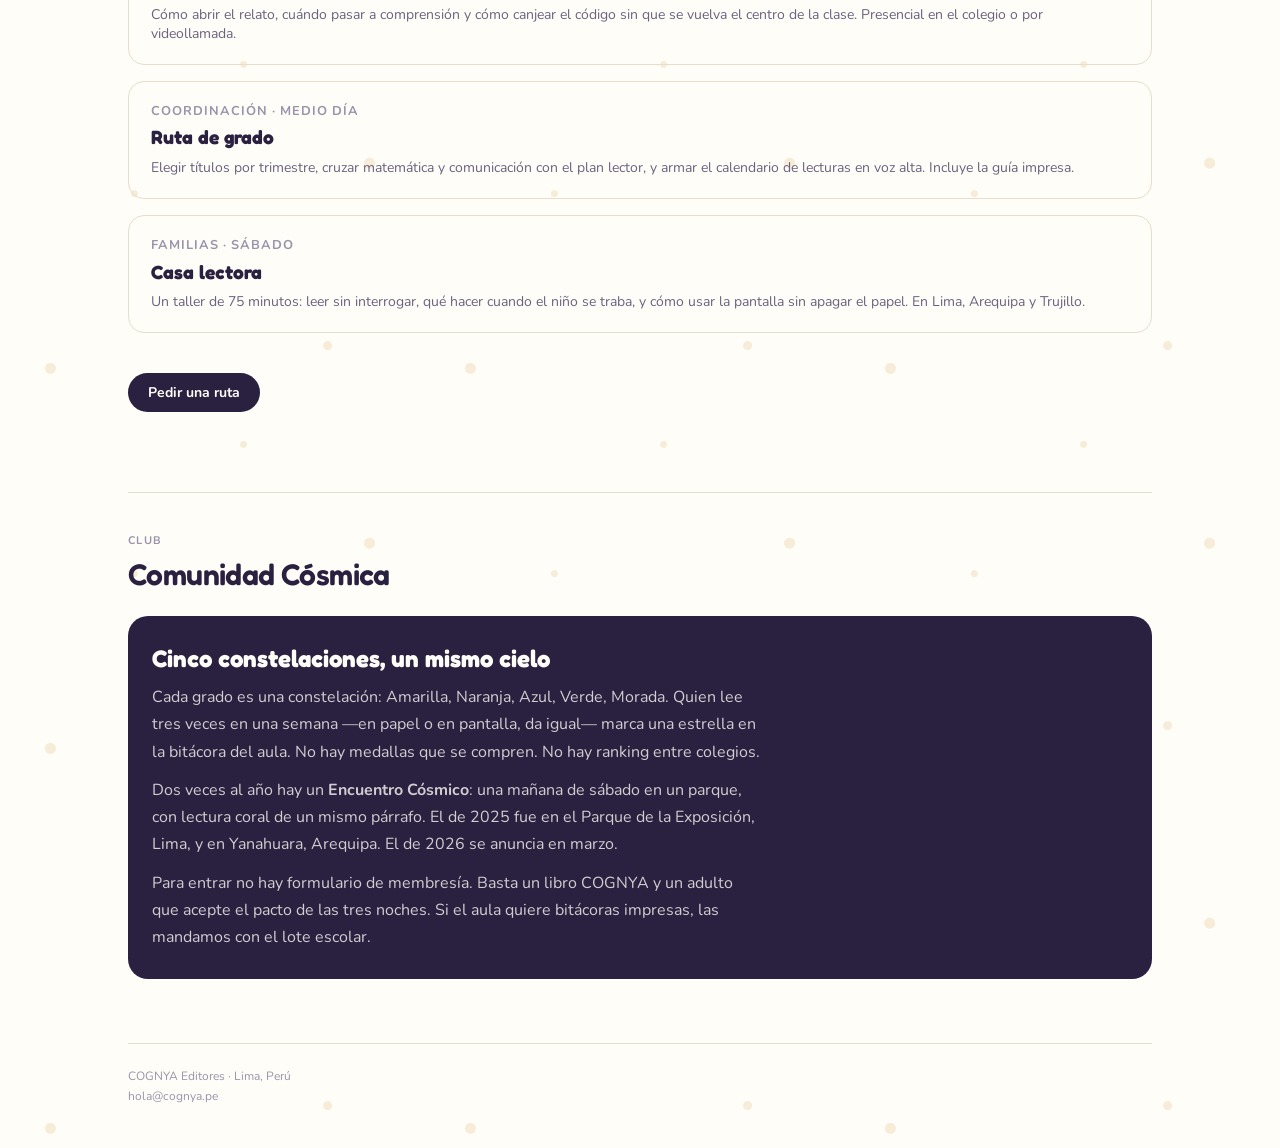
==== commit b0b063ef: "Remove photo captions and show figures at a medium size. Images stay below a 24rem cap so they read " ====
--- a/comunidad.html
+++ b/comunidad.html
@@ -53,13 +53,9 @@
             <img
               src="./imagenes/lectura.jpg"
               alt="Silueta de un niño leyendo al atardecer, recostado contra un árbol."
-              width="360"
-              height="240"
+              width="480"
+              height="320"
             />
-            <figcaption>
-              Lo que queremos que pase en casa: un rato de lectura, sin prisa.
-              <span class="credito">Foto: Unsplash</span>
-            </figcaption>
           </figure>
           <ul class="citas">
             <li>
--- a/styles.css
+++ b/styles.css
@@ -719,30 +719,17 @@
 }
 
 .figura {
-  margin: 1.15rem 0 0;
-  width: 11rem;
-  max-width: 42vw;
+  margin: 1.35rem 0 0;
+  max-width: 24rem;
 }
 
 .figura img {
-  width: 11rem;
-  max-width: 100%;
-  height: 7.25rem;
+  width: 100%;
+  height: auto;
+  aspect-ratio: 3 / 2;
   object-fit: cover;
-  border-radius: 0.6rem;
+  border-radius: 0.75rem;
   display: block;
-}
-
-.figura figcaption {
-  margin: 0.55rem 0 0;
-  font-size: 0.8125rem;
-  line-height: 1.45;
-  color: var(--ink-soft);
-}
-
-.figura .credito {
-  color: var(--ink-faint);
-  font-size: 0.6875rem;
 }
 
 @media (prefers-reduced-motion: reduce) {
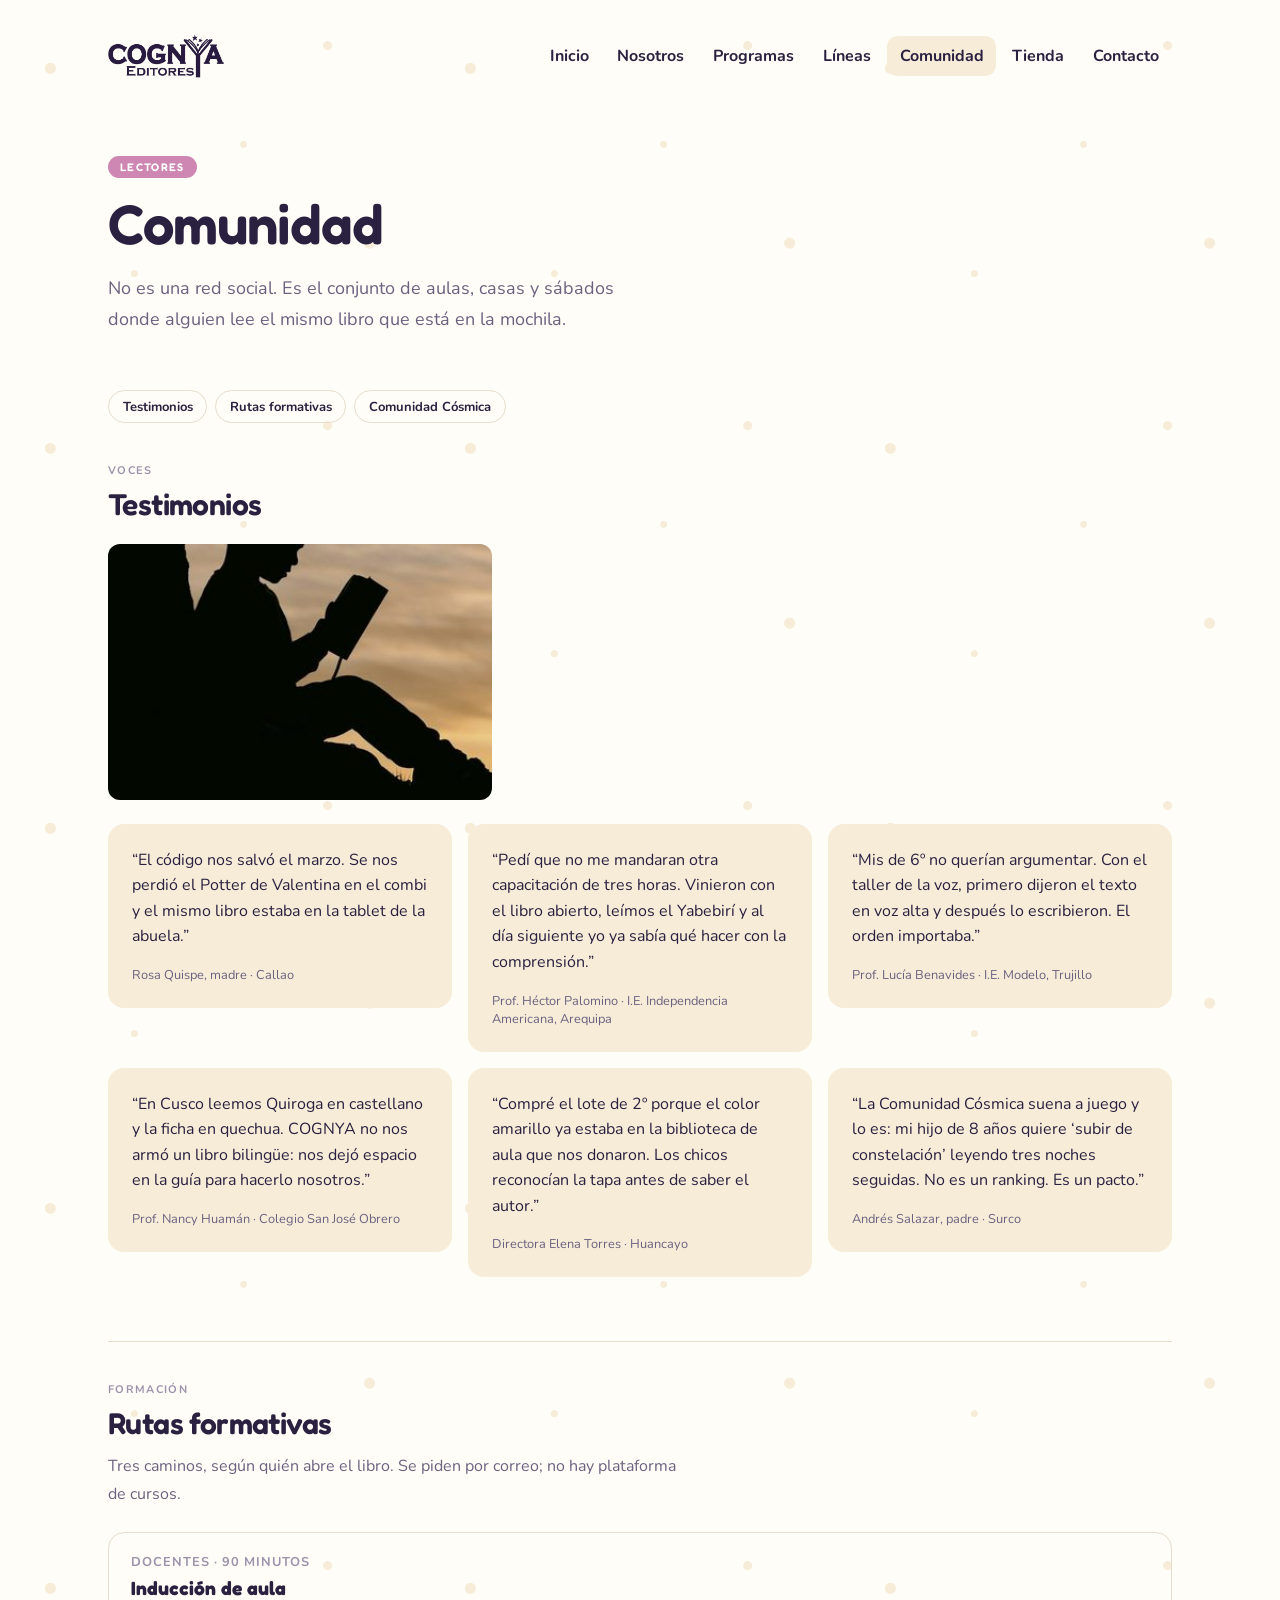
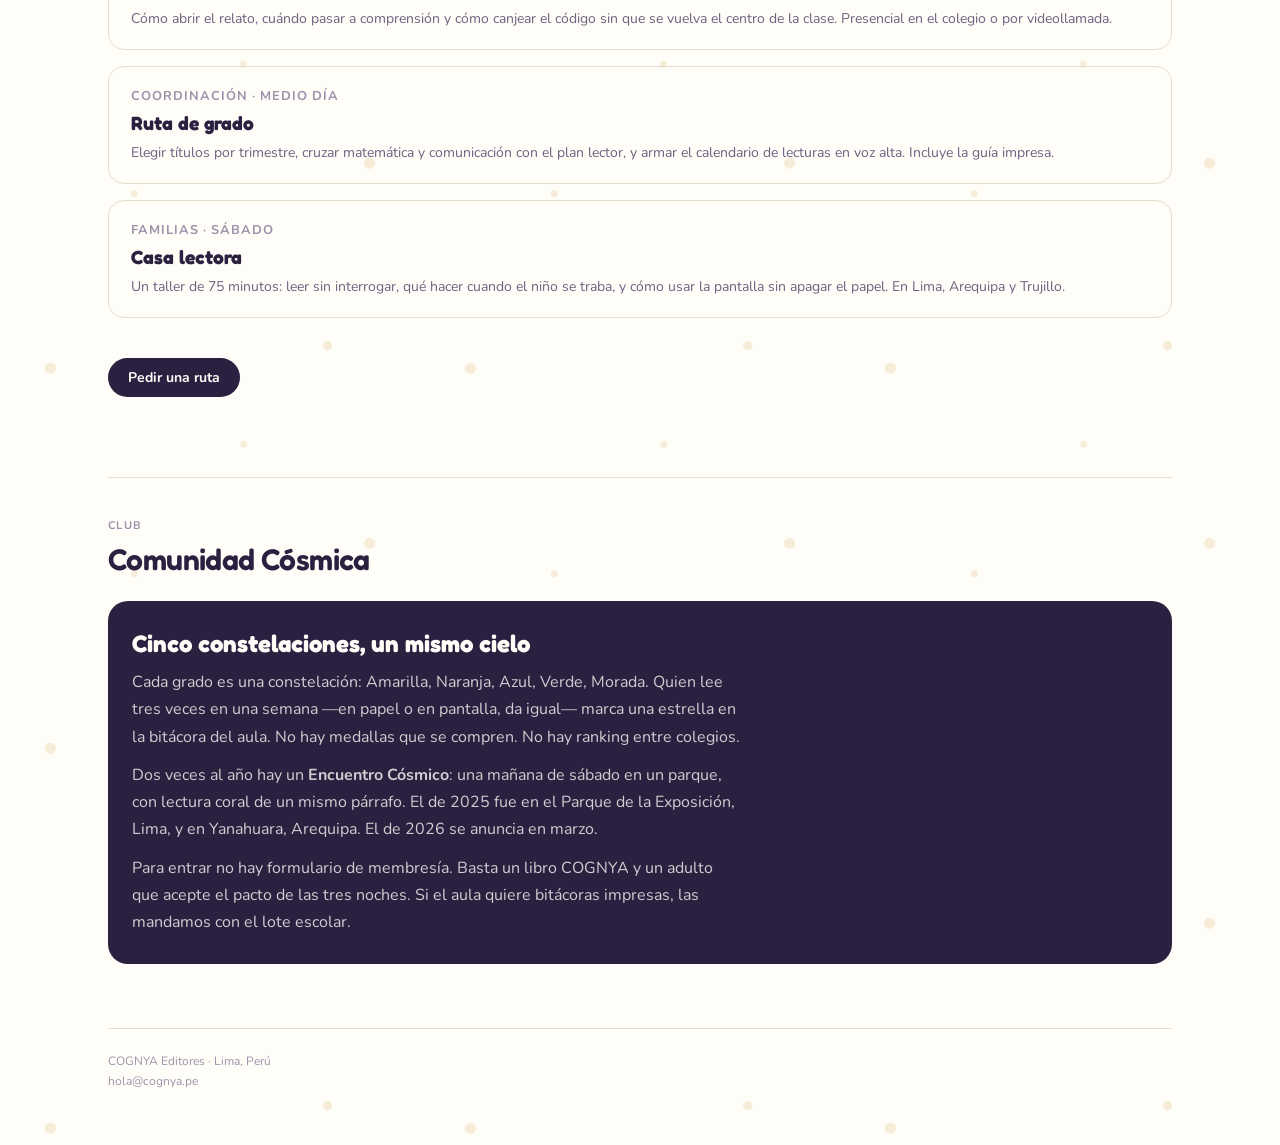
==== commit 09fcae8c: "Enlarge the header and force a fresh stylesheet. Captions under photos were already gone; this bump " ====
--- a/comunidad.html
+++ b/comunidad.html
@@ -8,7 +8,7 @@
     <link rel="preconnect" href="https://fonts.googleapis.com" />
     <link rel="preconnect" href="https://fonts.gstatic.com" crossorigin />
     <link href="https://fonts.googleapis.com/css2?family=Fredoka:wght@400;500;600;700&family=Nunito:wght@400;600;700&display=swap" rel="stylesheet" />
-    <link rel="stylesheet" href="./styles.css" />
+    <link rel="stylesheet" href="./styles.css?v=header" />
   </head>
   <body>
     <main class="estrellas">
@@ -18,7 +18,6 @@
             <img src="./marca/cognya.png" alt="COGNYA Editores" width="1755" height="655" />
           </a>
           <button class="nav-toggle" type="button" data-nav-toggle aria-expanded="false" aria-controls="menu">Menú</button>
-        </header>
         <nav>
           <ul class="nav-list" id="menu" data-nav>
             <li><a href="./">Inicio</a></li>
@@ -30,6 +29,7 @@
             <li><a href="./contacto.html">Contacto</a></li>
           </ul>
         </nav>
+        </header>
 
         <section class="hero">
           <span class="cinta">Lectores</span>
--- a/styles.css
+++ b/styles.css
@@ -54,9 +54,9 @@
 }
 
 .wrap {
-  max-width: 68rem;
+  max-width: 72rem;
   margin: 0 auto;
-  padding: 1.25rem 1.25rem 1.75rem;
+  padding: 1.75rem 1.5rem 2rem;
   display: flex;
   flex-direction: column;
   min-height: 100dvh;
@@ -64,19 +64,25 @@
 
 @media (min-width: 768px) {
   .wrap {
-    padding: 1.5rem 2rem 1.75rem;
+    padding: 2.15rem 2.75rem 2.5rem;
   }
 }
 
 .top {
   display: flex;
+  flex-wrap: wrap;
   align-items: center;
   justify-content: space-between;
-  gap: 1rem;
+  gap: 0.85rem 1.5rem;
+  padding-bottom: 0.35rem;
+}
+
+.top nav {
+  flex: 1 1 100%;
 }
 
 .marca img {
-  height: 1.75rem;
+  height: 2.7rem;
   width: auto;
   display: block;
 }
@@ -89,9 +95,9 @@
   background: var(--paper);
   color: var(--ink);
   border-radius: 999px;
-  padding: 0.4rem 0.85rem;
+  padding: 0.55rem 1.05rem;
   font-family: var(--body);
-  font-size: 0.8125rem;
+  font-size: 0.9375rem;
   font-weight: 700;
   cursor: pointer;
 }
@@ -125,9 +131,14 @@
   background: var(--paper-3);
 }
 
-@media (min-width: 900px) {
+@media (min-width: 960px) {
   .nav-toggle {
     display: none;
+  }
+
+  .top nav {
+    flex: 0 1 auto;
+    margin-left: auto;
   }
 
   .nav-list {
@@ -136,12 +147,12 @@
     padding: 0;
     border: 0;
     background: transparent;
-    gap: 0.15rem;
+    gap: 0.2rem;
   }
 
   .nav-list a {
-    font-size: 0.75rem;
-    padding: 0.35rem 0.5rem;
+    font-size: 1rem;
+    padding: 0.55rem 0.8rem;
   }
 }
 
